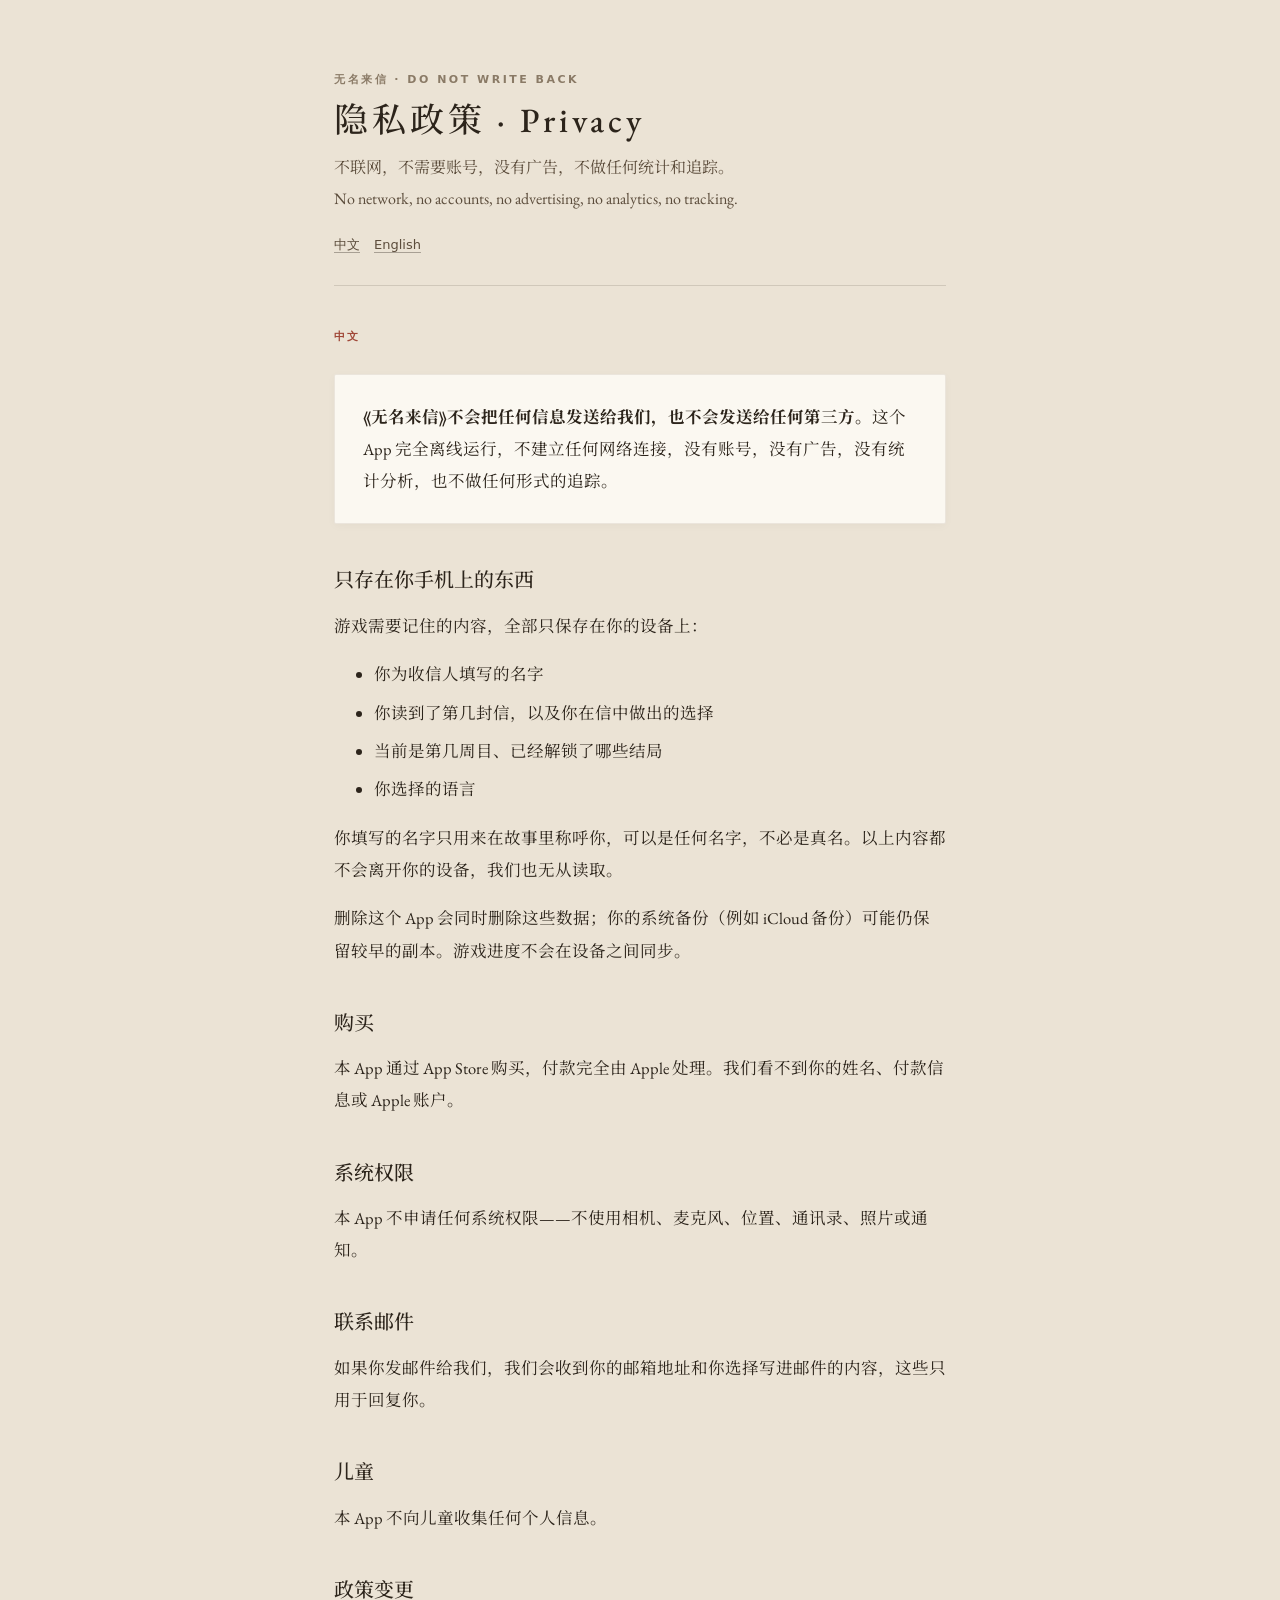
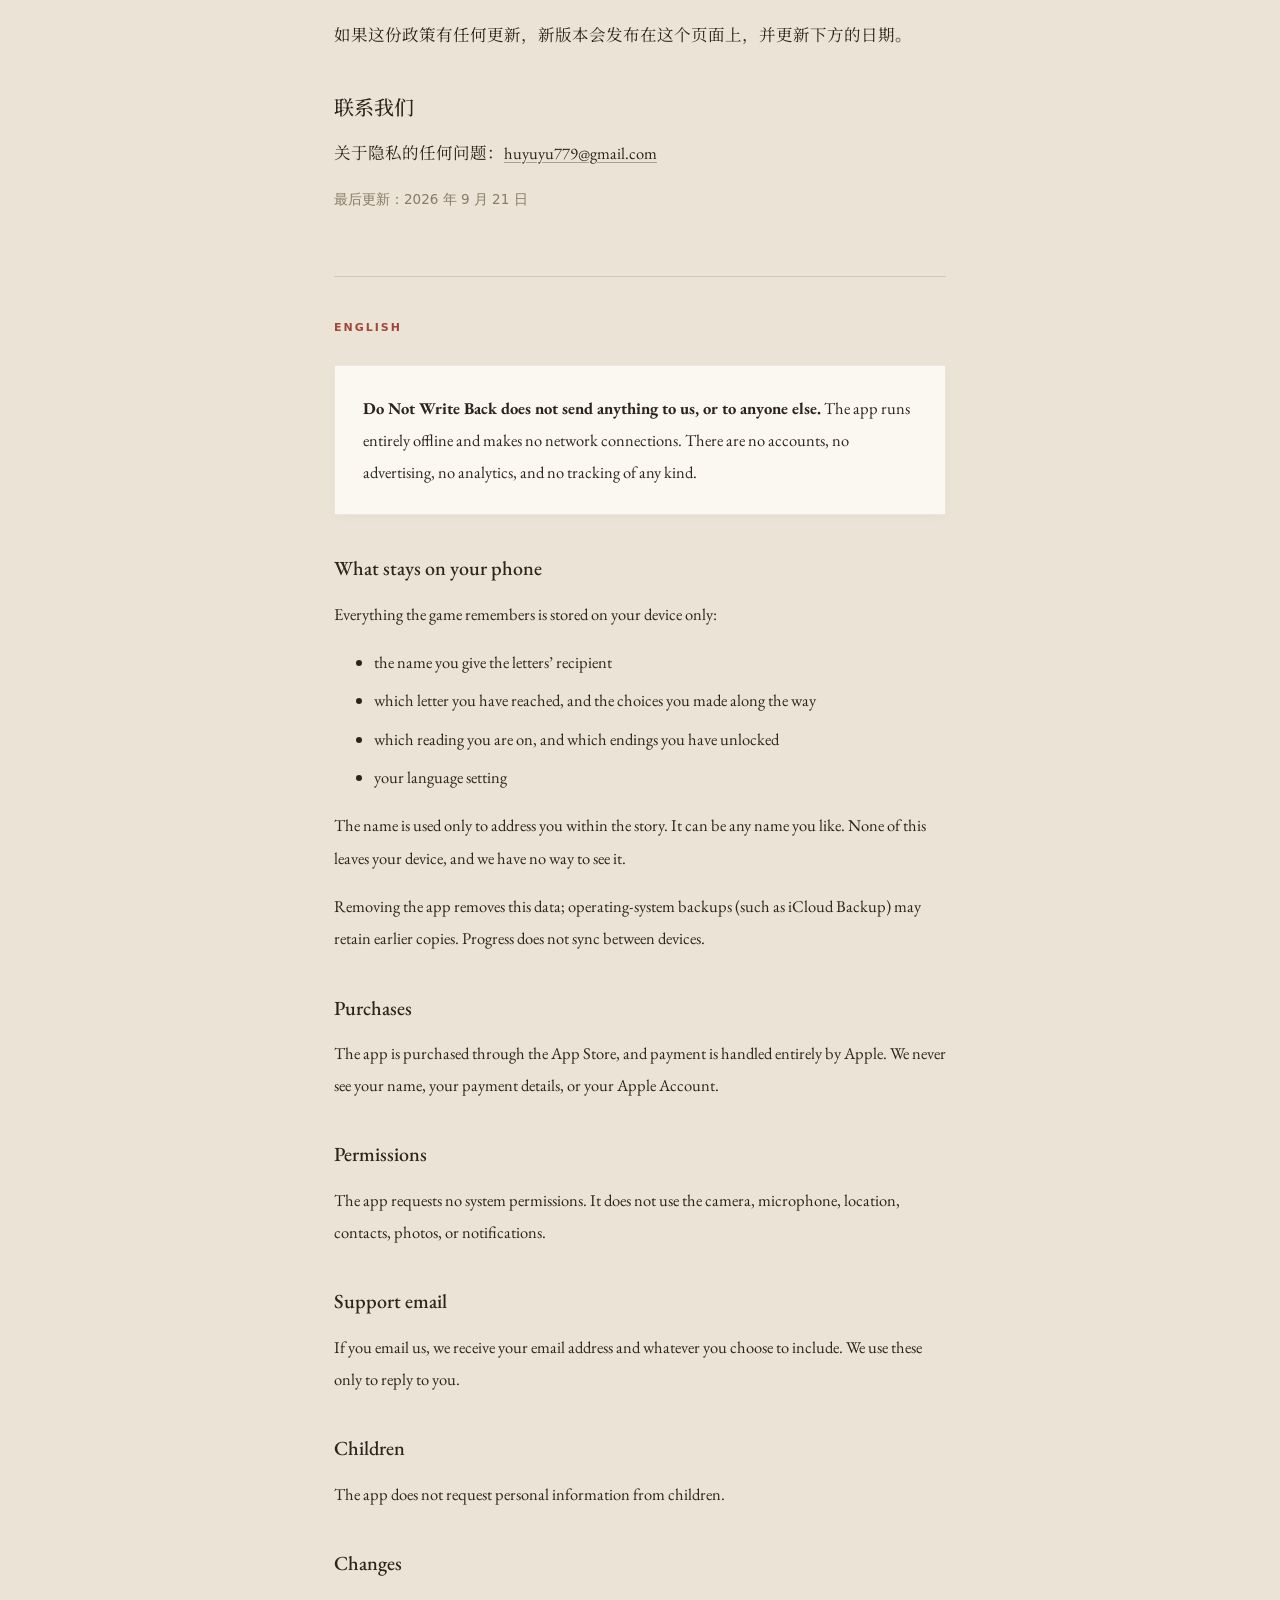
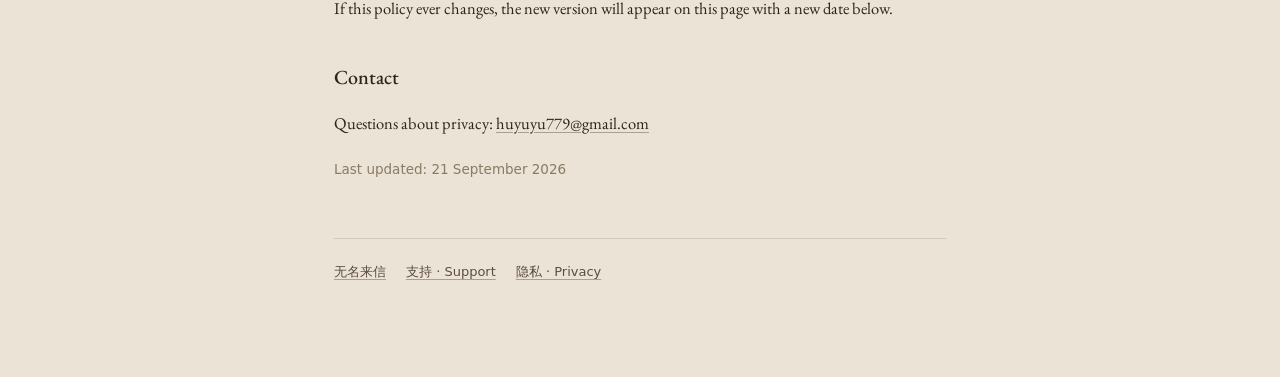
==== privacy.html @ 5b5010a9 "无名来信 · 隐私政策与支持页 中英双语，内容按 App 实际行为写：完全离线、零网络请求、 只在本地存名字/进度/结局/语言、不申请任何系统权限。  .nojekyll 关掉 Jekyll —— 否" ====
<!doctype html><html lang="zh-Hans"><head><meta charset="utf-8">
<meta name="viewport" content="width=device-width,initial-scale=1">
<title>隐私政策 · Privacy — 无名来信 Do Not Write Back</title>
<link rel="preconnect" href="https://fonts.gstatic.com" crossorigin>
<link rel="stylesheet" href="https://fonts.googleapis.com/css2?family=EB+Garamond:wght@400;500&family=Noto+Serif+SC:wght@400;600&display=swap">
<link rel="stylesheet" href="_style.css"></head><body><div class="wrap">

<header>
  <div class="mark">无名来信 · Do Not Write Back</div>
  <h1>隐私政策 · Privacy</h1>
  <p class="sub">不联网，不需要账号，没有广告，不做任何统计和追踪。<br>No network, no accounts, no advertising, no analytics, no tracking.</p>
  <p class="lang"><a href="#zh">中文</a><a href="#en">English</a></p>
</header>

<section id="zh" lang="zh-Hans">
  <p class="tag">中文</p>
  <div class="card"><p><strong>《无名来信》不会把任何信息发送给我们，也不会发送给任何第三方。</strong>这个 App 完全离线运行，不建立任何网络连接，没有账号，没有广告，没有统计分析，也不做任何形式的追踪。</p></div>

  <h2>只存在你手机上的东西</h2>
  <p>游戏需要记住的内容，全部只保存在你的设备上：</p>
  <ul>
    <li>你为收信人填写的名字</li>
    <li>你读到了第几封信，以及你在信中做出的选择</li>
    <li>当前是第几周目、已经解锁了哪些结局</li>
    <li>你选择的语言</li>
  </ul>
  <p>你填写的名字只用来在故事里称呼你，可以是任何名字，不必是真名。以上内容都不会离开你的设备，我们也无从读取。</p>
  <p>删除这个 App 会同时删除这些数据；你的系统备份（例如 iCloud 备份）可能仍保留较早的副本。游戏进度不会在设备之间同步。</p>

  <h2>购买</h2>
  <p>本 App 通过 App Store 购买，付款完全由 Apple 处理。我们看不到你的姓名、付款信息或 Apple 账户。</p>

  <h2>系统权限</h2>
  <p>本 App 不申请任何系统权限——不使用相机、麦克风、位置、通讯录、照片或通知。</p>

  <h2>联系邮件</h2>
  <p>如果你发邮件给我们，我们会收到你的邮箱地址和你选择写进邮件的内容，这些只用于回复你。</p>

  <h2>儿童</h2>
  <p>本 App 不向儿童收集任何个人信息。</p>

  <h2>政策变更</h2>
  <p>如果这份政策有任何更新，新版本会发布在这个页面上，并更新下方的日期。</p>

  <h2>联系我们</h2>
  <p>关于隐私的任何问题：<a href="mailto:huyuyu779@gmail.com">huyuyu779@gmail.com</a></p>
  <p class="small">最后更新：2026 年 9 月 21 日</p>
</section>

<section id="en" lang="en">
  <p class="tag">English</p>
  <div class="card"><p><strong>Do Not Write Back does not send anything to us, or to anyone else.</strong> The app runs entirely offline and makes no network connections. There are no accounts, no advertising, no analytics, and no tracking of any kind.</p></div>

  <h2>What stays on your phone</h2>
  <p>Everything the game remembers is stored on your device only:</p>
  <ul>
    <li>the name you give the letters’ recipient</li>
    <li>which letter you have reached, and the choices you made along the way</li>
    <li>which reading you are on, and which endings you have unlocked</li>
    <li>your language setting</li>
  </ul>
  <p>The name is used only to address you within the story. It can be any name you like. None of this leaves your device, and we have no way to see it.</p>
  <p>Removing the app removes this data; operating-system backups (such as iCloud Backup) may retain earlier copies. Progress does not sync between devices.</p>

  <h2>Purchases</h2>
  <p>The app is purchased through the App Store, and payment is handled entirely by Apple. We never see your name, your payment details, or your Apple Account.</p>

  <h2>Permissions</h2>
  <p>The app requests no system permissions. It does not use the camera, microphone, location, contacts, photos, or notifications.</p>

  <h2>Support email</h2>
  <p>If you email us, we receive your email address and whatever you choose to include. We use these only to reply to you.</p>

  <h2>Children</h2>
  <p>The app does not request personal information from children.</p>

  <h2>Changes</h2>
  <p>If this policy ever changes, the new version will appear on this page with a new date below.</p>

  <h2>Contact</h2>
  <p>Questions about privacy: <a href="mailto:huyuyu779@gmail.com">huyuyu779@gmail.com</a></p>
  <p class="small">Last updated: 21 September 2026</p>
</section>

<nav><a href="index.html">无名来信</a><a href="support.html">支持 · Support</a><a href="privacy.html">隐私 · Privacy</a></nav>
</div></body></html>
---- _style.css ----
:root{
  --paper:#ebe3d5;--slip:#fbf8f1;
  --ink:#2c241b;--ink2:#5c4d3c;--ink3:#8a7a66;--seal:#a04838;
  --line:rgba(44,36,27,.14);
  --serif:"EB Garamond","Noto Serif SC","Songti SC","STSong",Georgia,"Times New Roman",serif;
  --sans:-apple-system,"SF Pro Text","PingFang SC","Hiragino Sans GB","Segoe UI",system-ui,sans-serif
}
*{box-sizing:border-box}
html{background:var(--paper)}
body{margin:0;background:var(--paper);color:var(--ink);font-family:var(--serif);-webkit-font-smoothing:antialiased}
.wrap{max-width:660px;margin:0 auto;padding:72px 24px 96px}
header{padding-bottom:28px;border-bottom:1px solid var(--line);margin-bottom:40px}
.mark{font-family:var(--sans);font-size:11px;font-weight:600;letter-spacing:2.5px;text-transform:uppercase;color:var(--ink3)}
h1{margin:12px 0 0;font-size:34px;font-weight:500;line-height:1.25;letter-spacing:.3px;text-wrap:balance}
.sub{margin:10px 0 0;font-size:16px;line-height:1.75;color:var(--ink2)}
.lang{margin:18px 0 0;font-family:var(--sans);font-size:13px;color:var(--ink3)}
.lang a{color:var(--ink2);margin-right:14px}
section{scroll-margin-top:24px}
section+section{margin-top:64px;padding-top:40px;border-top:1px solid var(--line)}
.tag{font-family:var(--sans);font-size:11px;font-weight:600;letter-spacing:2px;text-transform:uppercase;color:var(--seal);margin:0 0 8px}
h2{margin:40px 0 12px;font-size:20px;font-weight:500}
p,li{font-size:16.5px;line-height:1.8;color:var(--ink)}
li{margin-bottom:6px}
a{color:var(--ink);text-decoration-color:rgba(44,36,27,.35);text-underline-offset:3px}
a:focus-visible{outline:2px solid var(--seal);outline-offset:2px}
.small{font-size:13.5px;color:var(--ink3);font-family:var(--sans);line-height:1.7}
.card{background:var(--slip);border-radius:2px;padding:26px 28px;margin:26px 0;border:1px solid rgba(138,122,102,.15);box-shadow:0 2px 10px rgba(0,0,0,.03)}
.card p:first-child{margin-top:0}.card p:last-child{margin-bottom:0}
nav{margin-top:56px;padding-top:24px;border-top:1px solid var(--line);font-family:var(--sans);font-size:13px;color:var(--ink3)}
nav a{margin-right:20px;color:var(--ink2)}
:lang(zh) p,:lang(zh) li{line-height:1.95}
:lang(zh) h1{letter-spacing:.12em}
@media (max-width:480px){.wrap{padding:48px 20px 72px}h1{font-size:29px}.card{padding:22px 20px}}
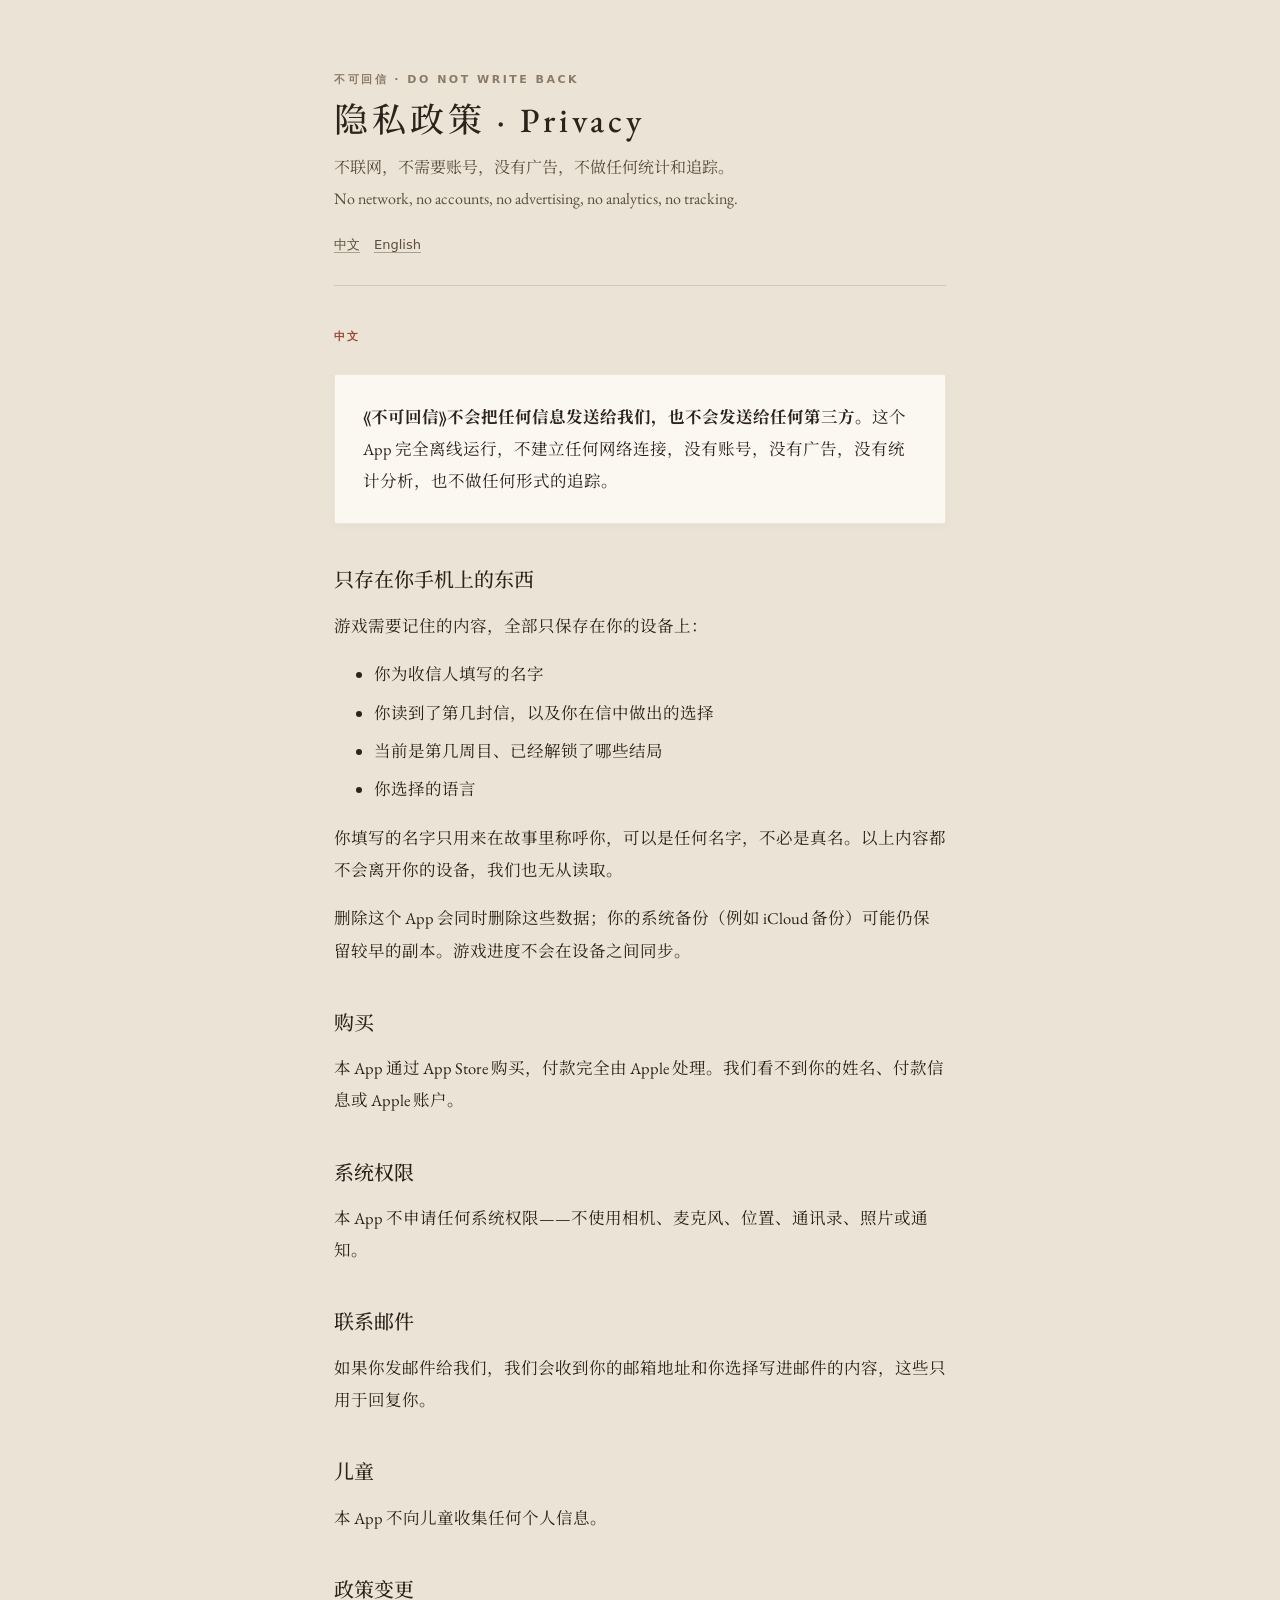
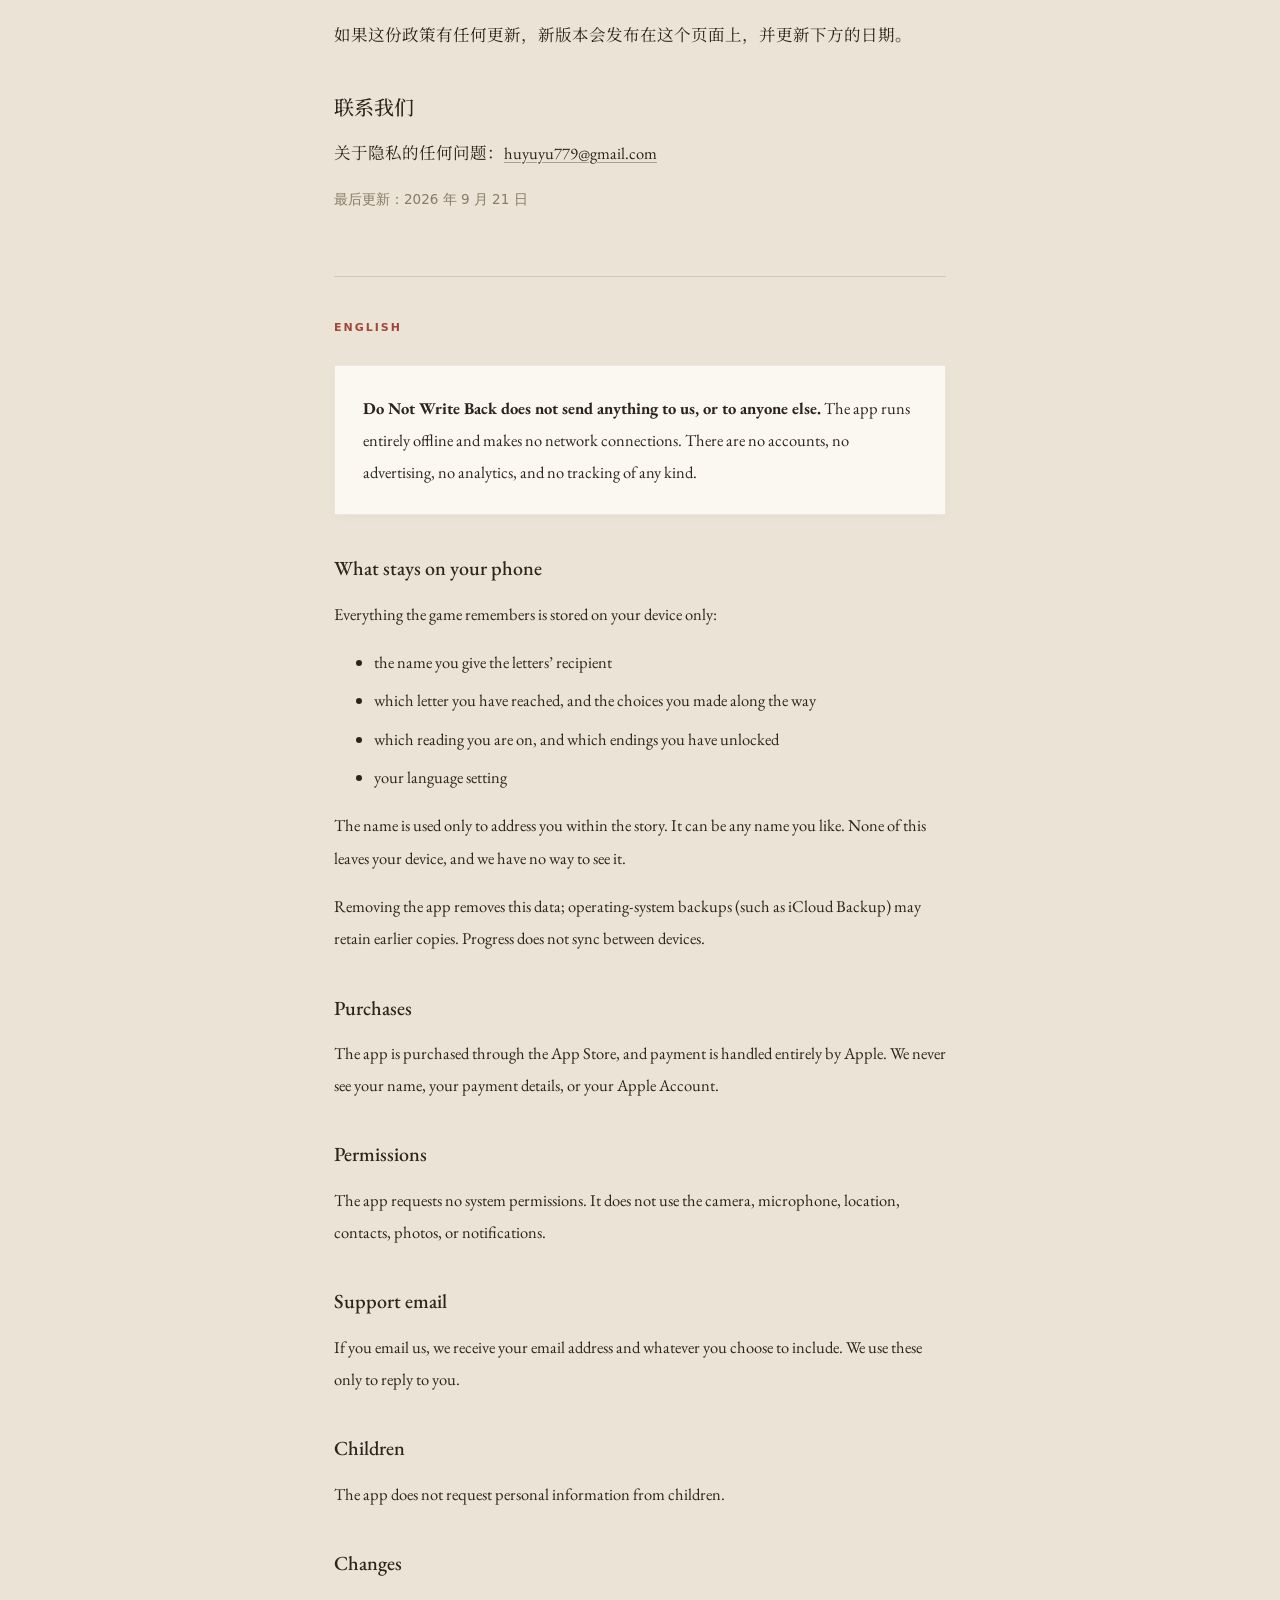
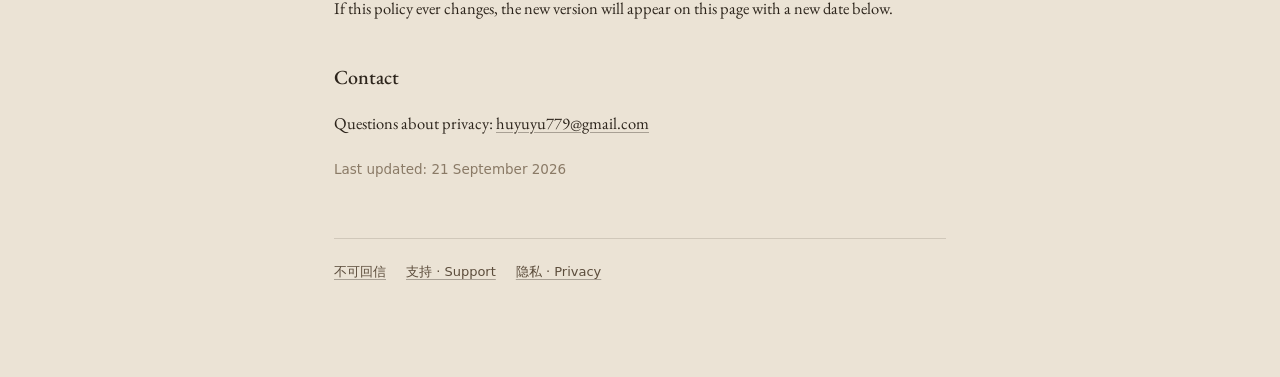
==== commit 066a5594: "改名「不可回信」；支持页按当前界面重写 重新开始现在只重置本轮选择，已解锁结局与周目进度都保留； 旧文案写的是会清空全部进度，与代码不符。语言切换与图鉴入口 位置也已按新首页更正。  Co-Autho" ====
--- a/privacy.html
+++ b/privacy.html
@@ -1,12 +1,12 @@
 <!doctype html><html lang="zh-Hans"><head><meta charset="utf-8">
 <meta name="viewport" content="width=device-width,initial-scale=1">
-<title>隐私政策 · Privacy — 无名来信 Do Not Write Back</title>
+<title>隐私政策 · Privacy — 不可回信 Do Not Write Back</title>
 <link rel="preconnect" href="https://fonts.gstatic.com" crossorigin>
 <link rel="stylesheet" href="https://fonts.googleapis.com/css2?family=EB+Garamond:wght@400;500&family=Noto+Serif+SC:wght@400;600&display=swap">
 <link rel="stylesheet" href="_style.css"></head><body><div class="wrap">
 
 <header>
-  <div class="mark">无名来信 · Do Not Write Back</div>
+  <div class="mark">不可回信 · Do Not Write Back</div>
   <h1>隐私政策 · Privacy</h1>
   <p class="sub">不联网，不需要账号，没有广告，不做任何统计和追踪。<br>No network, no accounts, no advertising, no analytics, no tracking.</p>
   <p class="lang"><a href="#zh">中文</a><a href="#en">English</a></p>
@@ -14,7 +14,7 @@
 
 <section id="zh" lang="zh-Hans">
   <p class="tag">中文</p>
-  <div class="card"><p><strong>《无名来信》不会把任何信息发送给我们，也不会发送给任何第三方。</strong>这个 App 完全离线运行，不建立任何网络连接，没有账号，没有广告，没有统计分析，也不做任何形式的追踪。</p></div>
+  <div class="card"><p><strong>《不可回信》不会把任何信息发送给我们，也不会发送给任何第三方。</strong>这个 App 完全离线运行，不建立任何网络连接，没有账号，没有广告，没有统计分析，也不做任何形式的追踪。</p></div>
 
   <h2>只存在你手机上的东西</h2>
   <p>游戏需要记住的内容，全部只保存在你的设备上：</p>
@@ -82,5 +82,5 @@
   <p class="small">Last updated: 21 September 2026</p>
 </section>
 
-<nav><a href="index.html">无名来信</a><a href="support.html">支持 · Support</a><a href="privacy.html">隐私 · Privacy</a></nav>
+<nav><a href="index.html">不可回信</a><a href="support.html">支持 · Support</a><a href="privacy.html">隐私 · Privacy</a></nav>
 </div></body></html>
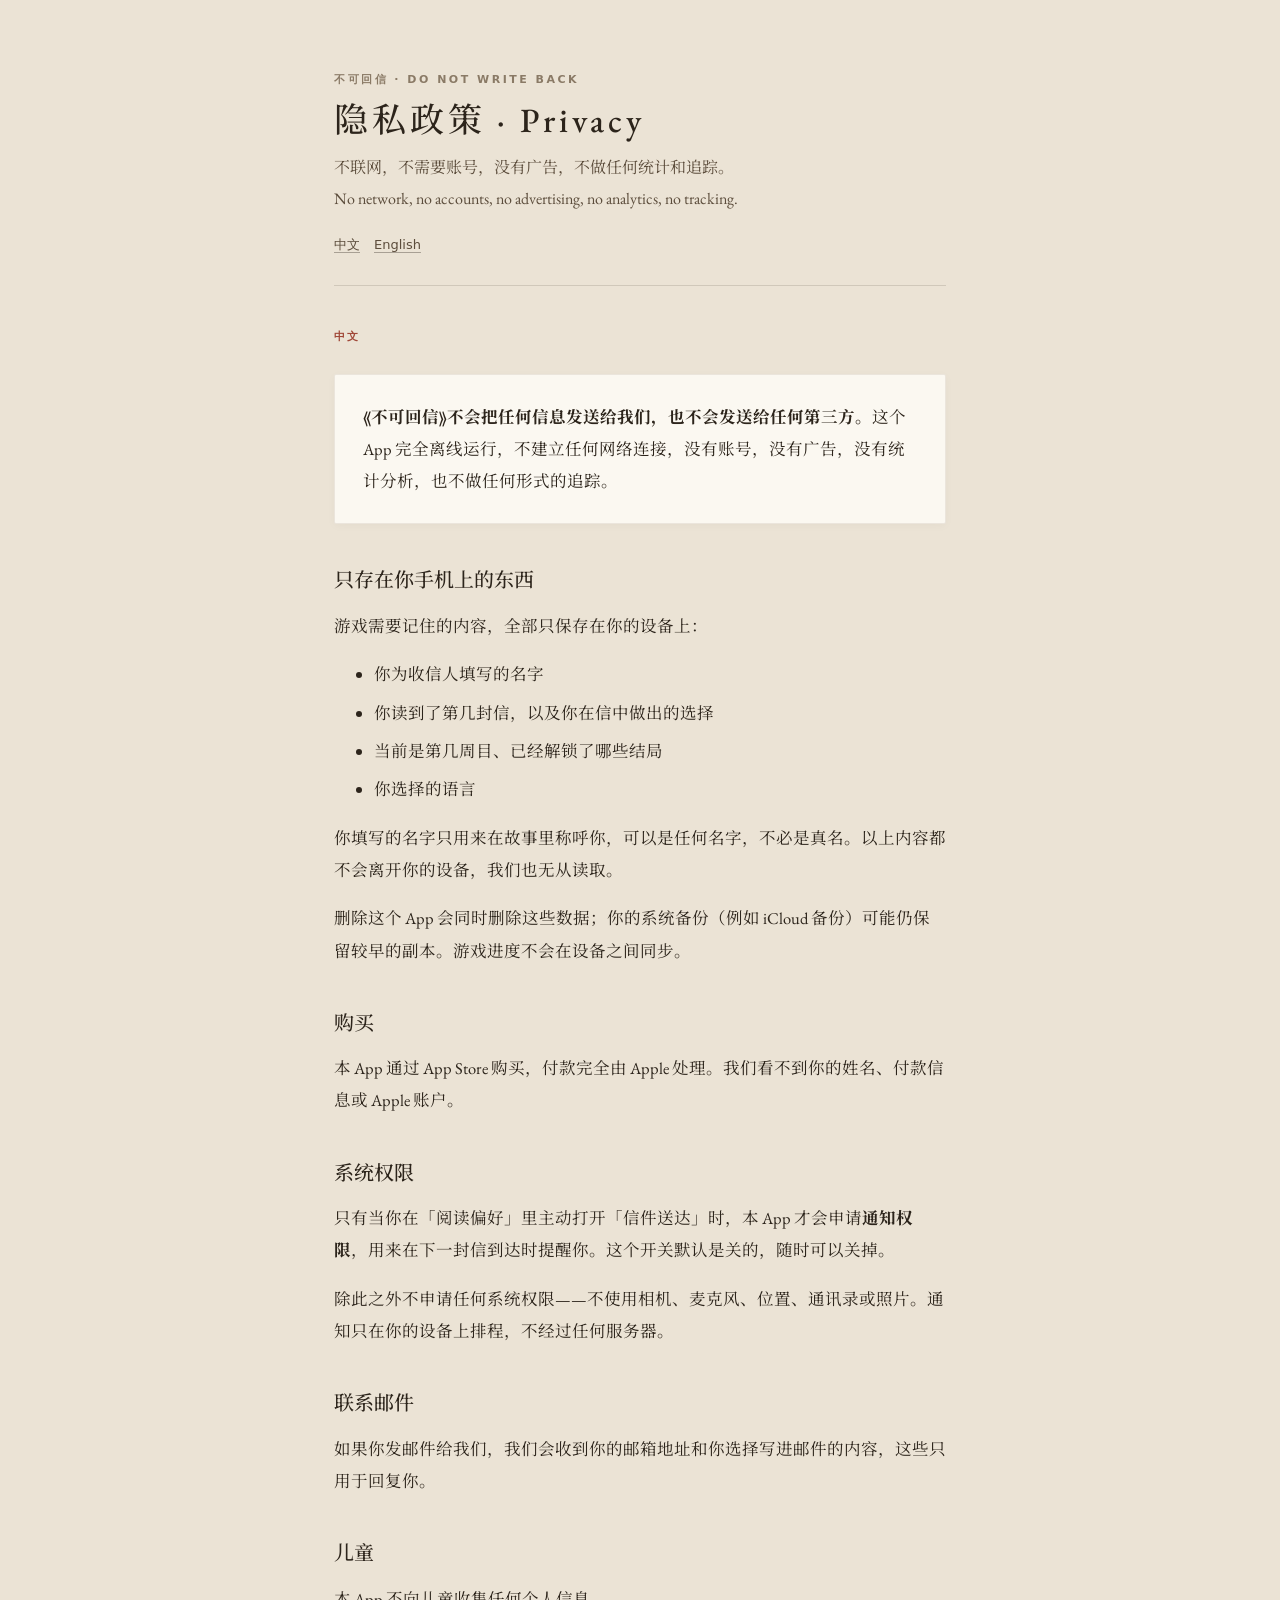
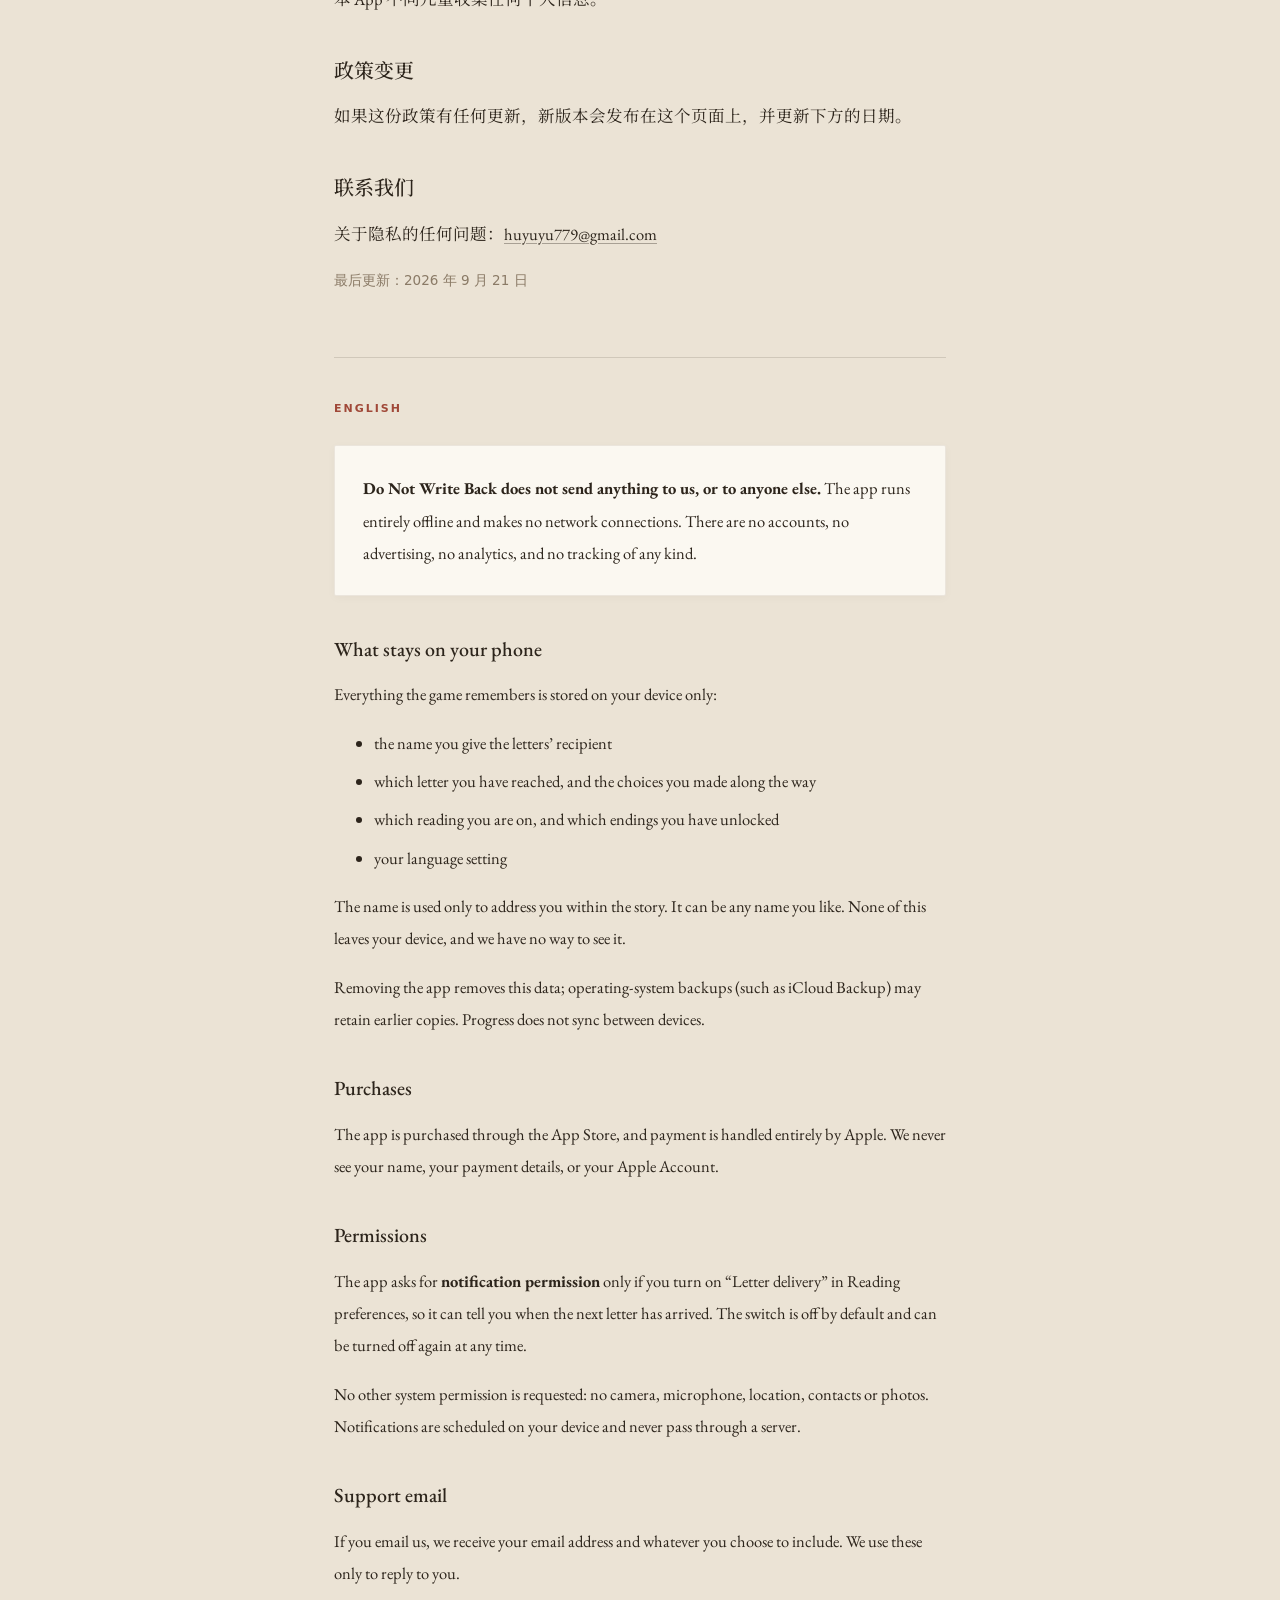
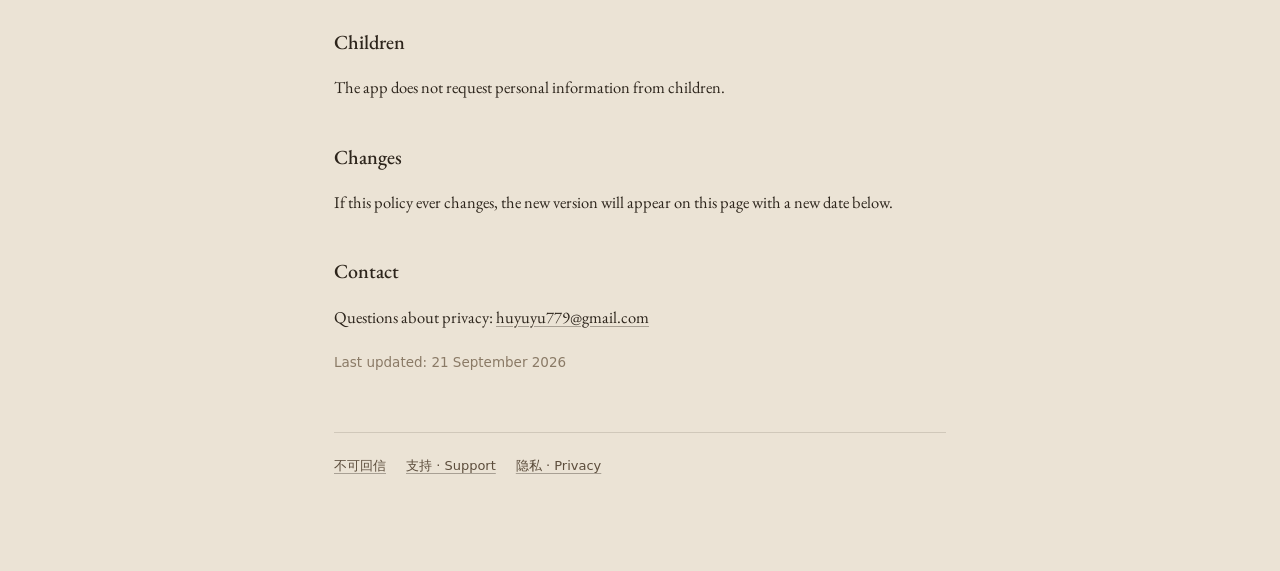
==== commit 73afd3d9: "隐私政策补充通知权限 App 新增可选的「信件送达」通知，默认关闭、仅在设备上排程。 原文写的「不申请任何权限」已不成立。  Co-Authored-By: Claude Opus 5 <norepl" ====
--- a/privacy.html
+++ b/privacy.html
@@ -31,7 +31,7 @@
   <p>本 App 通过 App Store 购买，付款完全由 Apple 处理。我们看不到你的姓名、付款信息或 Apple 账户。</p>
 
   <h2>系统权限</h2>
-  <p>本 App 不申请任何系统权限——不使用相机、麦克风、位置、通讯录、照片或通知。</p>
+  <p>只有当你在「阅读偏好」里主动打开「信件送达」时，本 App 才会申请<strong>通知权限</strong>，用来在下一封信到达时提醒你。这个开关默认是关的，随时可以关掉。</p><p>除此之外不申请任何系统权限——不使用相机、麦克风、位置、通讯录或照片。通知只在你的设备上排程，不经过任何服务器。</p>
 
   <h2>联系邮件</h2>
   <p>如果你发邮件给我们，我们会收到你的邮箱地址和你选择写进邮件的内容，这些只用于回复你。</p>
@@ -66,7 +66,7 @@
   <p>The app is purchased through the App Store, and payment is handled entirely by Apple. We never see your name, your payment details, or your Apple Account.</p>
 
   <h2>Permissions</h2>
-  <p>The app requests no system permissions. It does not use the camera, microphone, location, contacts, photos, or notifications.</p>
+  <p>The app asks for <strong>notification permission</strong> only if you turn on &ldquo;Letter delivery&rdquo; in Reading preferences, so it can tell you when the next letter has arrived. The switch is off by default and can be turned off again at any time.</p><p>No other system permission is requested: no camera, microphone, location, contacts or photos. Notifications are scheduled on your device and never pass through a server.</p>
 
   <h2>Support email</h2>
   <p>If you email us, we receive your email address and whatever you choose to include. We use these only to reply to you.</p>
